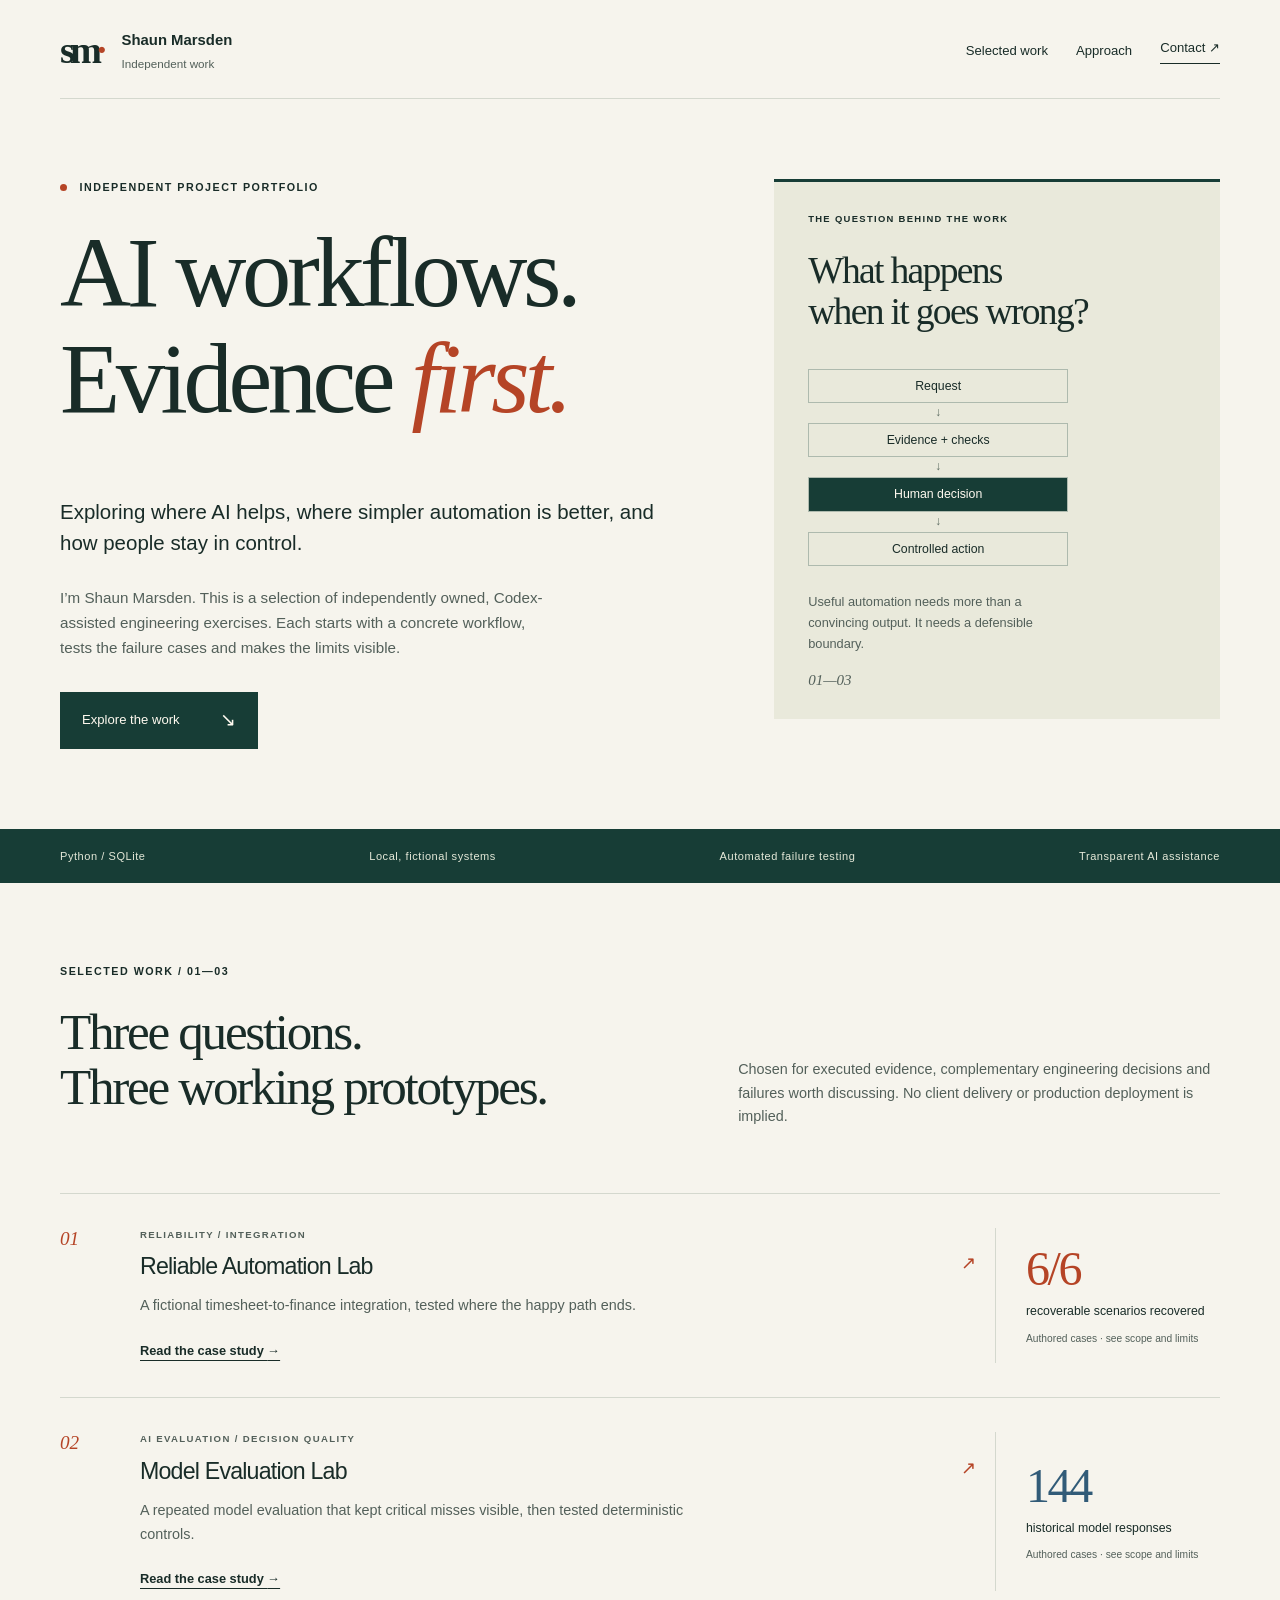
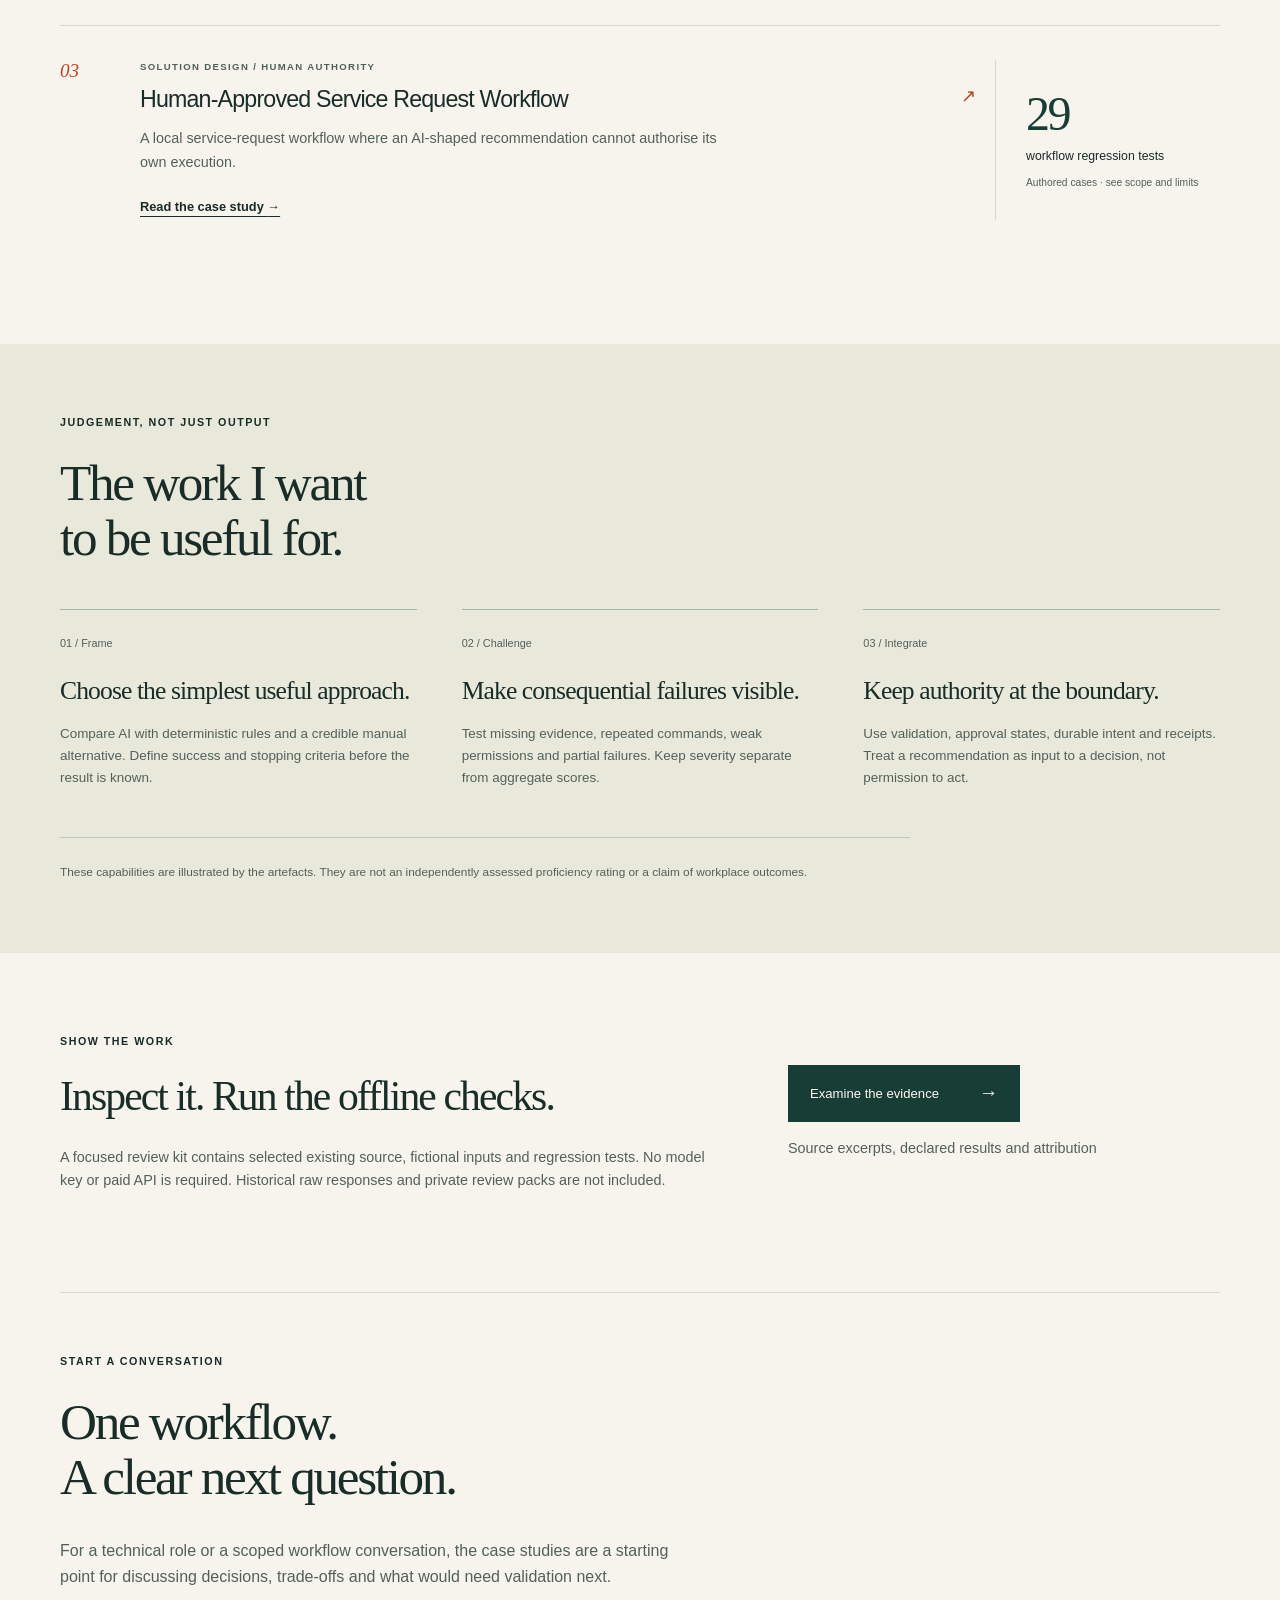
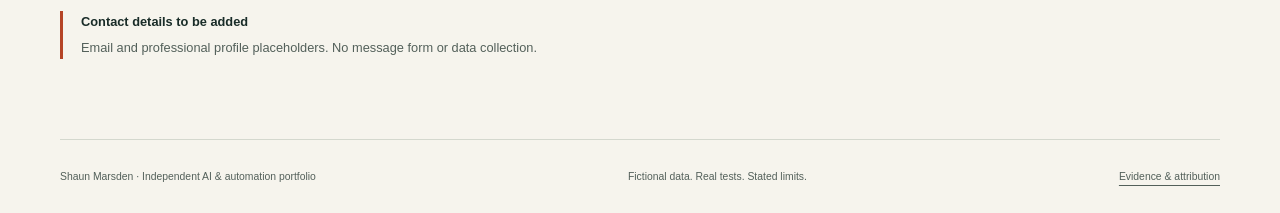
==== index.html @ 84d7b567 "Publish reviewed static portfolio export" ====
<!doctype html>
<html lang="en"><head><meta charset="utf-8"><meta name="viewport" content="width=device-width, initial-scale=1"><meta name="description" content="Shaun Marsden’s independent AI and automation portfolio. Executed tests, transparent limitations and inspectable evidence."><meta http-equiv="Content-Security-Policy" content="default-src 'none'; style-src 'self'; img-src 'self'; base-uri 'none'; form-action 'none'"><meta name="color-scheme" content="light"><title>AI workflows, evidence first · Shaun Marsden</title><link rel="icon" href="assets/mark.svg" type="image/svg+xml"><link rel="stylesheet" href="assets/style.css"></head>
<body><a class="skip" href="#main">Skip to content</a><header class="wrap top"><a class="brand" href="index.html" aria-label="Shaun Marsden home"><span class="mark">sm<span>·</span></span><span>Shaun Marsden<small>Independent work</small></span></a><nav aria-label="Main"><a href="index.html#work">Selected work</a><a href="index.html#approach">Approach</a><a class="nav-contact" href="index.html#contact">Contact <span aria-hidden="true">↗</span></a></nav></header>
<main id="main"><section class="wrap hero"><div><p class="eyebrow"><span class="dot"></span> INDEPENDENT PROJECT PORTFOLIO</p><h1>AI workflows.<br>Evidence <em>first.</em></h1><p class="lede">Exploring where AI helps, where simpler automation is better, and how people stay in control.</p><p class="intro">I’m Shaun Marsden. This is a selection of independently owned, Codex-assisted engineering exercises. Each starts with a concrete workflow, tests the failure cases and makes the limits visible.</p><a class="button" href="#work">Explore the work <span aria-hidden="true">↘</span></a></div><aside class="hero-note"><p class="eyebrow">THE QUESTION BEHIND THE WORK</p><h2>What happens<br>when it goes wrong?</h2><div class="mini-flow"><span>Request</span><i aria-hidden="true">↓</i><span>Evidence + checks</span><i aria-hidden="true">↓</i><strong>Human decision</strong><i aria-hidden="true">↓</i><span>Controlled action</span></div><p>Useful automation needs more than a convincing output. It needs a defensible boundary.</p><span class="note-number" aria-hidden="true">01—03</span></aside></section>
<div class="signal"><div class="wrap signal-inner"><span>Python / SQLite</span><span>Local, fictional systems</span><span>Automated failure testing</span><span>Transparent AI assistance</span></div></div>
<section class="wrap work" id="work"><div class="section-head"><div><p class="eyebrow">SELECTED WORK / 01—03</p><h2>Three questions.<br>Three working prototypes.</h2></div><p>Chosen for executed evidence, complementary engineering decisions and failures worth discussing. No client delivery or production deployment is implied.</p></div><article class="project-row orange"><div class="project-number">01</div><div><p class="eyebrow">RELIABILITY / INTEGRATION</p><h3><a href="reliable-automation.html">Reliable Automation Lab <span aria-hidden="true">↗</span></a></h3><p>A fictional timesheet-to-finance integration, tested where the happy path ends.</p><a class="text-link" href="reliable-automation.html">Read the case study <span aria-hidden="true">→</span></a></div><div class="project-metric"><strong>6/6</strong><span>recoverable scenarios recovered</span><small>Authored cases · see scope and limits</small></div></article><article class="project-row blue"><div class="project-number">02</div><div><p class="eyebrow">AI EVALUATION / DECISION QUALITY</p><h3><a href="model-evaluation.html">Model Evaluation Lab <span aria-hidden="true">↗</span></a></h3><p>A repeated model evaluation that kept critical misses visible, then tested deterministic controls.</p><a class="text-link" href="model-evaluation.html">Read the case study <span aria-hidden="true">→</span></a></div><div class="project-metric"><strong>144</strong><span>historical model responses</span><small>Authored cases · see scope and limits</small></div></article><article class="project-row green"><div class="project-number">03</div><div><p class="eyebrow">SOLUTION DESIGN / HUMAN AUTHORITY</p><h3><a href="human-approved-workflow.html">Human-Approved Service Request Workflow <span aria-hidden="true">↗</span></a></h3><p>A local service-request workflow where an AI-shaped recommendation cannot authorise its own execution.</p><a class="text-link" href="human-approved-workflow.html">Read the case study <span aria-hidden="true">→</span></a></div><div class="project-metric"><strong>29</strong><span>workflow regression tests</span><small>Authored cases · see scope and limits</small></div></article></section><section class="approach" id="approach"><div class="wrap"><p class="eyebrow">JUDGEMENT, NOT JUST OUTPUT</p><h2>The work I want<br>to be useful for.</h2><div class="capabilities"><article><span>01 / Frame</span><h3>Choose the simplest useful approach.</h3><p>Compare AI with deterministic rules and a credible manual alternative. Define success and stopping criteria before the result is known.</p></article><article><span>02 / Challenge</span><h3>Make consequential failures visible.</h3><p>Test missing evidence, repeated commands, weak permissions and partial failures. Keep severity separate from aggregate scores.</p></article><article><span>03 / Integrate</span><h3>Keep authority at the boundary.</h3><p>Use validation, approval states, durable intent and receipts. Treat a recommendation as input to a decision, not permission to act.</p></article></div><p class="cap-note">These capabilities are illustrated by the artefacts. They are not an independently assessed proficiency rating or a claim of workplace outcomes.</p></div></section>
<section class="wrap evidence-banner"><div><p class="eyebrow">SHOW THE WORK</p><h2>Inspect it. Run the offline checks.</h2><p>A focused review kit contains selected existing source, fictional inputs and regression tests. No model key or paid API is required. Historical raw responses and private review packs are not included.</p></div><div><a class="button" href="evidence.html">Examine the evidence <span aria-hidden="true">→</span></a><p class="fine">Source excerpts, declared results and attribution</p></div></section>
<section class="wrap contact" id="contact"><p class="eyebrow">START A CONVERSATION</p><h2>One workflow.<br>A clear next question.</h2><p>For a technical role or a scoped workflow conversation, the case studies are a starting point for discussing decisions, trade-offs and what would need validation next.</p><div class="contact-placeholder"><strong>Contact details to be added</strong><span>Email and professional profile placeholders. No message form or data collection.</span></div></section></main><footer class="wrap footer"><span>Shaun Marsden · Independent AI &amp; automation portfolio</span><span>Fictional data. Real tests. Stated limits.</span><a href="evidence.html">Evidence &amp; attribution</a></footer></body></html>
---- assets/style.css ----
:root{--paper:#f6f4ed;--ink:#192c28;--muted:#53605a;--green:#173d36;--line:#d4d8ce;--orange:#b54426;--cream:#e9e9db}*{box-sizing:border-box}html{scroll-behavior:smooth;scroll-padding-top:24px}body{margin:0;background:var(--paper);color:var(--ink);font:16px/1.65 -apple-system,BlinkMacSystemFont,"Segoe UI",sans-serif}a{color:inherit;text-underline-offset:5px}a:hover{text-decoration-color:var(--orange)}a:focus-visible,summary:focus-visible{outline:3px solid var(--orange);outline-offset:6px}p{margin:0 0 1.3em}h1,h2,h3{line-height:1.08;letter-spacing:-.045em;margin:0 0 .65em;font-weight:500}h1,h2{font-family:Georgia,"Times New Roman",serif}h1{font-size:clamp(3.2rem,7.7vw,6.7rem)}h2{font-size:clamp(2rem,4vw,3.2rem)}h3{font-size:1.45rem;letter-spacing:-.035em}.wrap{width:min(1160px,calc(100% - 88px));margin:auto}.top{display:flex;align-items:center;justify-content:space-between;padding-top:28px;padding-bottom:25px;border-bottom:1px solid var(--line)}.brand{display:flex;align-items:center;gap:15px;text-decoration:none;font-weight:600;font-size:.93rem}.brand small{display:block;font-weight:400;font-size:.73rem;color:var(--muted);margin-top:1px}.mark{font-family:Georgia,serif;letter-spacing:-5px;font-size:2.4rem;line-height:1}.mark span{color:var(--orange);letter-spacing:0}nav{display:flex;align-items:center;gap:28px;font-size:.82rem}nav a{text-decoration:none}.nav-contact{border-bottom:1px solid var(--ink);padding-bottom:4px}.hero{display:grid;grid-template-columns:1.4fr 1fr;gap:90px;padding-top:80px;padding-bottom:80px;align-items:start}.eyebrow{font-size:.67rem;letter-spacing:.14em;font-weight:650;line-height:1.5;margin-bottom:25px}.dot{display:inline-block;width:7px;height:7px;background:var(--orange);border-radius:50%;margin-right:8px}h1 em{font-weight:400;color:var(--orange)}.lede{font-size:1.28rem;line-height:1.5;max-width:600px}.intro{color:var(--muted);max-width:500px;font-size:.95rem}.button{display:inline-flex;align-items:center;justify-content:space-between;gap:40px;background:var(--green);color:#fffaf0;padding:15px 22px;text-decoration:none;font-size:.82rem;line-height:1.4;min-height:48px}.button:hover{background:#275448}.button span{font-size:1.2rem}.hero .button{margin-top:12px}.hero-note{background:var(--cream);padding:30px 34px;position:relative;border-top:3px solid var(--green)}.hero-note h2{font-size:2.35rem}.hero-note .eyebrow{font-size:.59rem}.hero-note p:not(.eyebrow){font-size:.8rem;max-width:260px;color:var(--muted);margin-bottom:8px}.mini-flow{display:grid;grid-template-columns:1fr;text-align:center;align-items:center;padding:12px 0 25px;max-width:260px;font-size:.77rem}.mini-flow span,.mini-flow strong{border:1px solid #aebaae;padding:6px 14px;display:block}.mini-flow strong{background:var(--green);color:#fffaf0;font-weight:500}.mini-flow i{font-style:normal;color:#627166;height:20px;line-height:18px}.note-number{font:italic 15px Georgia,serif;color:var(--muted);display:block;margin-top:18px}.signal{background:var(--green);color:#e5e9d9}.signal-inner{display:flex;justify-content:space-between;gap:20px;padding-top:18px;padding-bottom:18px;font-size:.69rem;letter-spacing:.05em}.work{padding-top:80px;padding-bottom:90px}.section-head{display:grid;grid-template-columns:1.2fr 1fr;gap:100px;align-items:end;margin-bottom:45px}.section-head p:not(.eyebrow){color:var(--muted);font-size:.9rem}.project-row{display:grid;grid-template-columns:60px 1fr 225px;gap:20px;border-top:1px solid var(--line);padding:34px 0}.project-number{font:italic 1.2rem Georgia,serif;color:var(--orange)}.project-row h3 a{text-decoration:none;display:flex;justify-content:space-between;gap:20px}.project-row h3 a span{font-size:1.1rem;color:var(--orange)}.project-row p{max-width:580px;color:var(--muted);font-size:.9rem}.project-row .eyebrow{font-size:.6rem;margin:0 0 12px;color:var(--muted)}.text-link{font-size:.8rem;font-weight:600}.project-metric{border-left:1px solid var(--line);padding-left:30px;display:flex;flex-direction:column;justify-content:center}.project-metric strong{font:3rem/1 Georgia,serif;letter-spacing:-.05em;color:var(--orange)}.blue .project-metric strong{color:#315b78}.green .project-metric strong{color:var(--green)}.project-metric span{font-size:.77rem;line-height:1.4;margin-top:10px}.project-metric small{font-size:.64rem;color:var(--muted);margin-top:10px;line-height:1.5}.approach{background:var(--cream);padding:70px 0}.capabilities{display:grid;grid-template-columns:repeat(3,1fr);gap:45px;margin-top:44px}.capabilities article{border-top:1px solid #a5b4a8;padding-top:19px}.capabilities span{font-size:.68rem;color:var(--muted)}.capabilities h3{font-family:Georgia,serif;font-size:1.6rem;line-height:1.2;margin-top:20px}.capabilities p{font-size:.84rem;color:var(--muted)}.cap-note{font-size:.74rem;color:var(--muted);border-top:1px solid #bdc8bd;padding-top:25px;margin:30px 0 0;max-width:850px}.evidence-banner{display:grid;grid-template-columns:1.5fr 1fr;gap:80px;align-items:center;padding-top:80px;padding-bottom:80px}.evidence-banner h2{font-size:2.6rem}.evidence-banner p:not(.eyebrow){font-size:.9rem;color:var(--muted)}.evidence-banner .fine{margin-top:15px;font-size:.7rem}.contact{padding-top:60px;padding-bottom:80px;border-top:1px solid var(--line)}.contact>p:not(.eyebrow){max-width:610px;color:var(--muted)}.contact-placeholder{border-left:3px solid var(--orange);padding-left:18px;font-size:.8rem;display:grid;gap:5px;max-width:600px}.contact-placeholder span{color:var(--muted)}.footer{border-top:1px solid var(--line);display:flex;justify-content:space-between;gap:25px;padding:28px 0;font-size:.65rem;color:var(--muted)}.skip{position:absolute;top:8px;left:8px;background:var(--green);color:white;padding:10px;transform:translateY(-200%);z-index:10}.skip:focus{transform:none}.case-hero{padding-top:55px;padding-bottom:55px}.back{font-size:.76rem;display:inline-block;margin-bottom:45px}.case-hero h1{max-width:950px;font-size:clamp(3.1rem,6vw,5.6rem)}.case-meta{display:flex;gap:25px;font-size:.72rem;color:var(--muted);margin-top:25px}.case-layout{display:grid;grid-template-columns:250px minmax(0,1fr);gap:90px;border-top:1px solid var(--line);padding-top:45px;padding-bottom:80px}.case-side{font-size:.84rem}.fine{font-size:.73rem;color:var(--muted);line-height:1.6}.case-side .fine{margin-top:28px}.case-content{max-width:760px}.case-content h2{font-family:inherit;font-size:1.28rem;letter-spacing:-.025em;margin-top:40px}.case-content h2:first-child{margin-top:0}.case-content>p{font-size:.95rem;color:#35493f}.architecture{list-style:none;padding:0;display:grid;grid-template-columns:1fr 1fr;gap:8px;counter-reset:step}.architecture li{font-size:.74rem;border:1px solid var(--line);padding:16px;counter-increment:step}.architecture li:before{content:counter(step,decimal-leading-zero) " / ";color:var(--orange)}.results{display:grid;grid-template-columns:repeat(3,1fr);gap:15px;padding:24px 0;border-block:1px solid var(--line);margin:30px 0}.results strong{display:block;font:2.5rem/1.2 Georgia,serif;color:var(--orange)}.results span{font-size:.71rem;display:block;line-height:1.5;margin-top:8px}.trace{background:var(--cream);margin:25px 0;padding:18px 22px;font-size:.84rem}.trace summary{cursor:pointer;font-weight:600;min-height:28px}.trace summary span{float:right}.trace ol{padding-left:20px}.trace li{padding:10px 0}.trace li strong{font-size:.75rem}.trace li p{margin:6px 0 0}blockquote{font:1.5rem/1.5 Georgia,serif;border-left:3px solid var(--orange);padding-left:25px;margin:35px 0}.evidence-content{max-width:900px;padding-bottom:65px}.evidence-content h2{font-size:2.1rem}.attribution{display:grid;grid-template-columns:170px 1fr;gap:18px 25px;font-size:.87rem}.attribution dt{font-weight:650}.attribution dd{margin:0;color:var(--muted)}.kit{background:var(--cream);padding:35px;margin:45px 0}.kit .text-link{display:block;margin-top:20px}.evidence-record{border-top:1px solid var(--line);padding:35px 0}.evidence-record p{font-size:.9rem;color:var(--muted)}[id]{scroll-margin-top:24px}@media(max-width:800px){.wrap{width:calc(100% - 42px)}.hero{gap:30px;grid-template-columns:1.25fr 1fr;padding-top:50px}.hero-note{padding:24px}.hero-note h2{font-size:1.8rem}.section-head{gap:30px}.project-row{grid-template-columns:30px 1fr 170px}.project-metric{padding-left:18px}.capabilities{gap:25px}.case-layout{grid-template-columns:180px minmax(0,1fr);gap:30px}.evidence-banner{gap:30px}.footer{flex-wrap:wrap}}@media(max-width:590px){.top{padding-top:20px;align-items:flex-start}.brand{gap:10px;font-size:.8rem}.brand small{font-size:.64rem}.mark{font-size:2rem}nav{gap:15px;font-size:.7rem;flex-wrap:wrap;justify-content:flex-end;max-width:175px;row-gap:10px}.hero{grid-template-columns:1fr;padding-top:45px;padding-bottom:40px;gap:40px}.hero h1{font-size:3.85rem}.lede{font-size:1.14rem}.hero-note{padding:24px;display:grid;grid-template-columns:1fr 1fr;gap:15px}.hero-note .eyebrow{grid-column:1/-1;margin-bottom:0}.hero-note h2{font-size:1.85rem}.hero-note .mini-flow{grid-row:2/5;grid-column:2;padding:0}.hero-note p:not(.eyebrow){font-size:.72rem}.note-number{margin-top:0}.signal-inner{display:grid;grid-template-columns:1fr 1fr;gap:12px;font-size:.61rem}.section-head{grid-template-columns:1fr;gap:10px;margin-bottom:25px}.section-head h2{font-size:2.4rem}.work{padding-top:48px;padding-bottom:45px}.project-row{grid-template-columns:25px 1fr;gap:12px}.project-metric{grid-column:2;border:0;padding:10px 0 0;align-items:flex-start}.project-metric strong{font-size:2.4rem}.project-metric small{margin-top:4px}.capabilities{grid-template-columns:1fr;gap:20px;margin-top:28px}.capabilities article{display:block}.capabilities h3{font-size:1.5rem;margin-top:12px}.approach{padding:45px 0}.evidence-banner{grid-template-columns:1fr;padding-top:45px;padding-bottom:45px;gap:10px}.evidence-banner h2{font-size:2.15rem}.contact{padding-top:40px;padding-bottom:50px}.footer{display:grid;gap:10px}.case-hero{padding-top:35px;padding-bottom:35px}.case-hero h1{font-size:3.1rem}.back{margin-bottom:32px}.case-meta{flex-direction:column;gap:5px}.case-layout{grid-template-columns:1fr;gap:30px;padding-top:30px}.case-side{border-bottom:1px solid var(--line);padding-bottom:22px}.case-side .fine{margin-top:15px;margin-bottom:0}.results{gap:12px}.results strong{font-size:1.9rem}.attribution{grid-template-columns:1fr;gap:6px}.attribution dd{margin-bottom:18px}.kit{padding:23px;margin:30px 0}.architecture{grid-template-columns:1fr}blockquote{font-size:1.25rem}}@media(prefers-reduced-motion:reduce){html{scroll-behavior:auto}}@media print{nav,.button,.skip,.hero-note{display:none}.wrap{width:100%}.case-layout{display:block}.case-side{display:none}body{background:white;font-size:12pt}.hero{display:block}h1{font-size:36pt}a{color:black}.project-row{break-inside:avoid}}
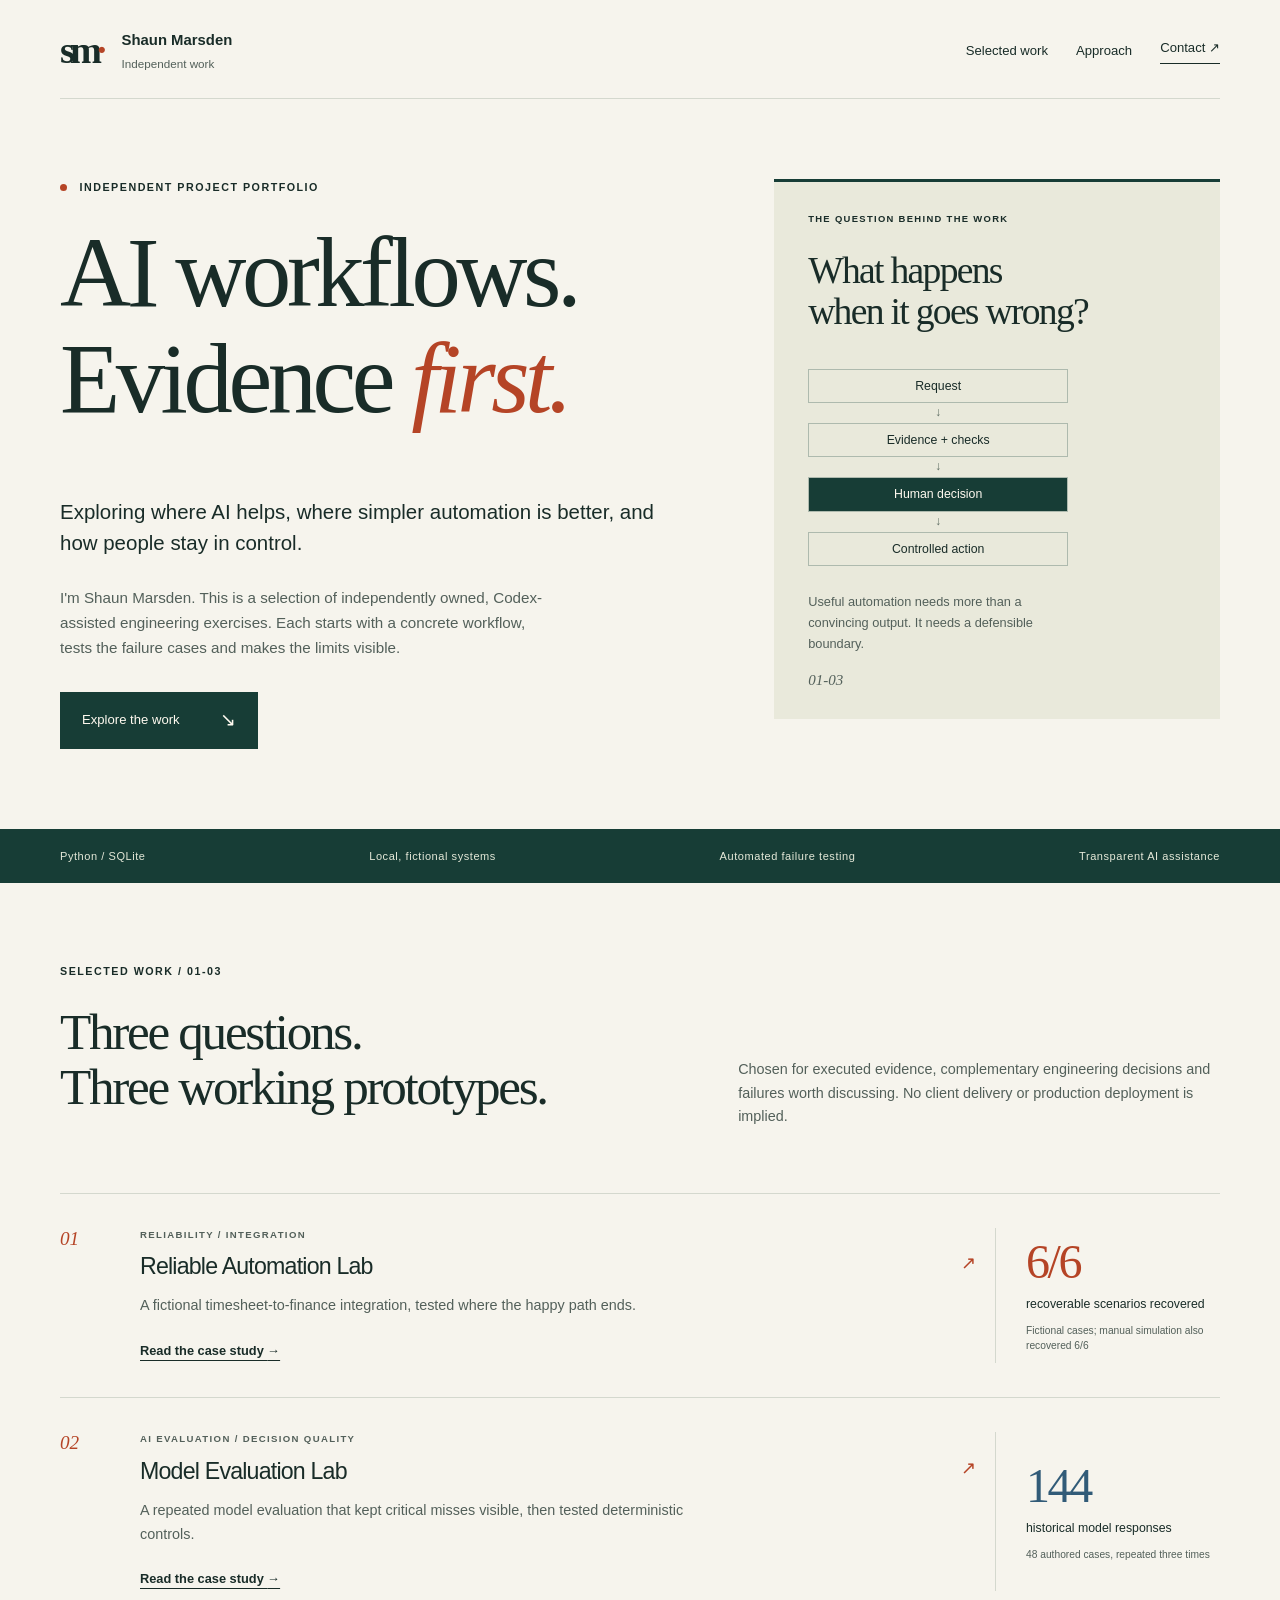
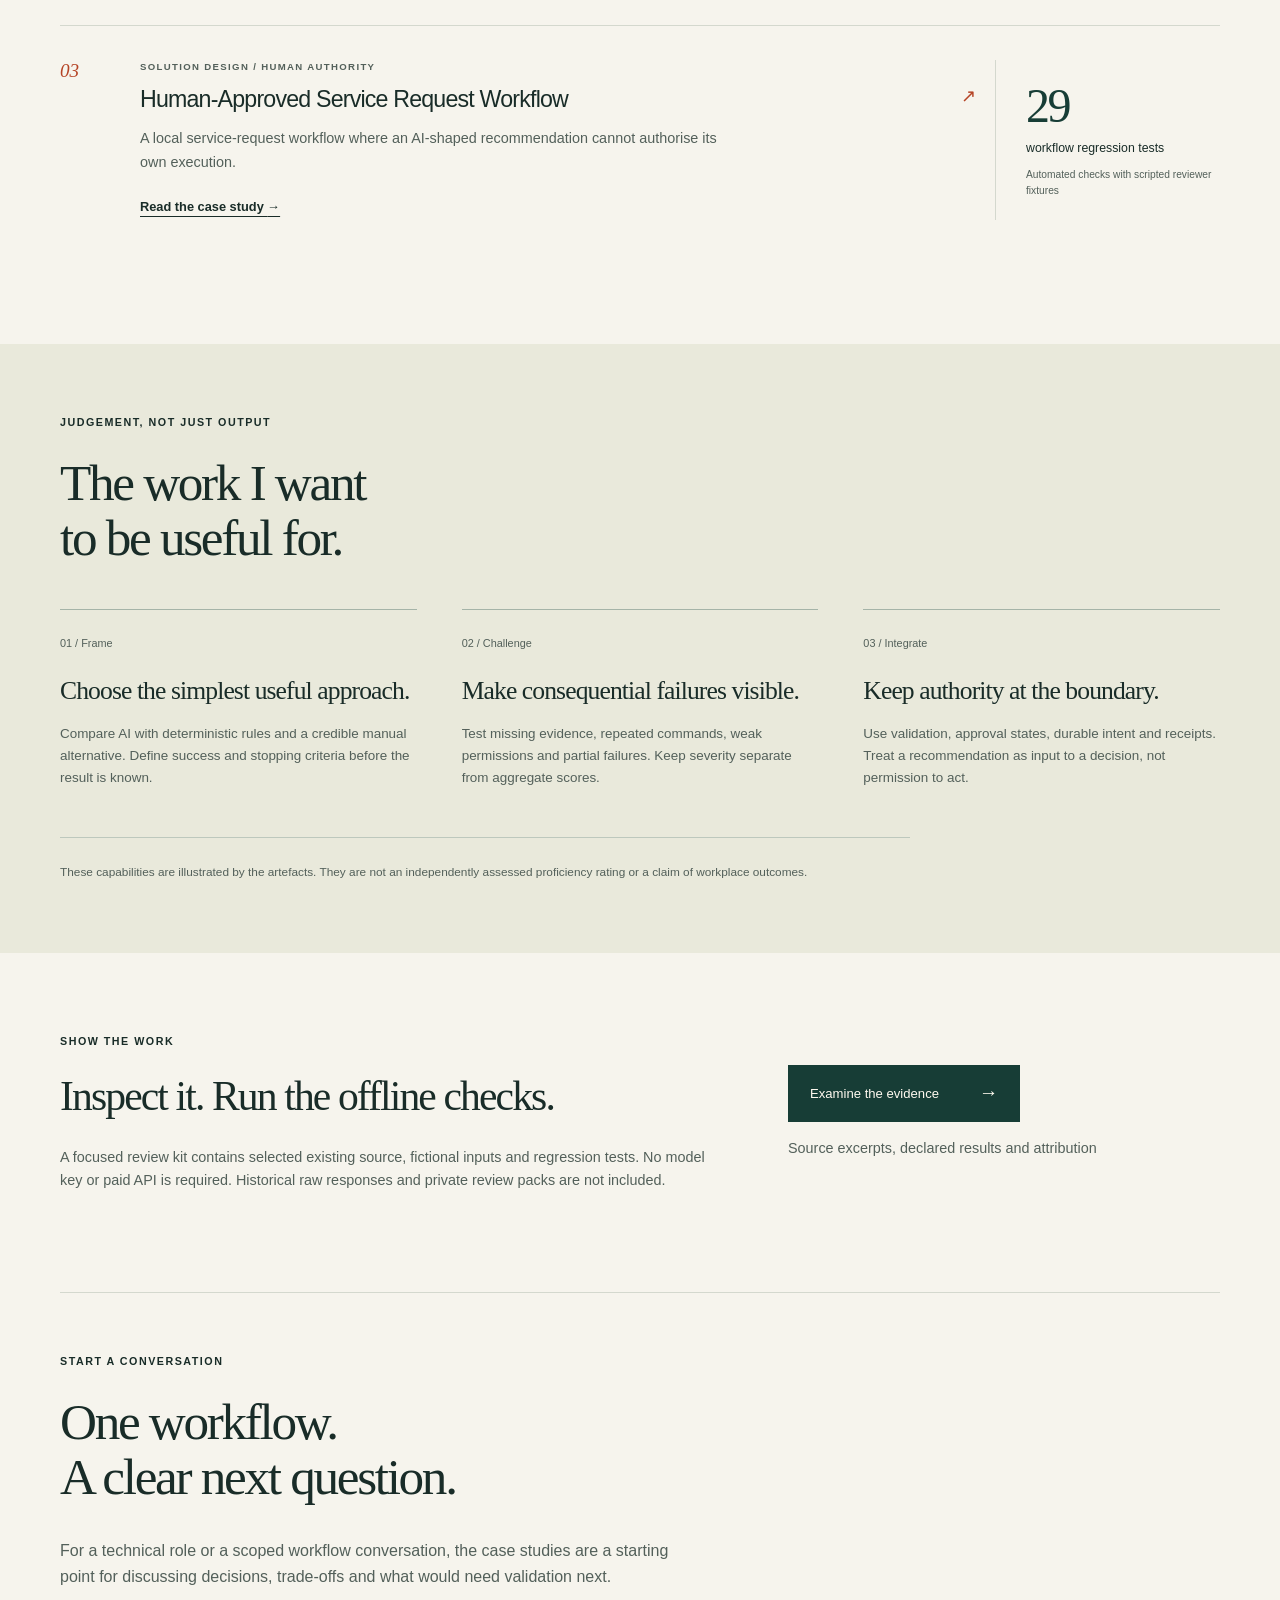
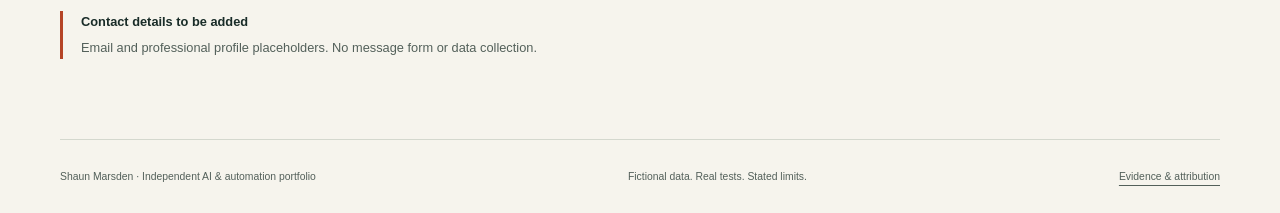
==== commit 46b7da43: "Fix narrow-screen layout and clarify portfolio attribution Co-Authored-By: Codex <noreply@openai.com" ====
--- a/index.html
+++ b/index.html
@@ -1,8 +1,8 @@
 <!doctype html>
-<html lang="en"><head><meta charset="utf-8"><meta name="viewport" content="width=device-width, initial-scale=1"><meta name="description" content="Shaun Marsden’s independent AI and automation portfolio. Executed tests, transparent limitations and inspectable evidence."><meta http-equiv="Content-Security-Policy" content="default-src 'none'; style-src 'self'; img-src 'self'; base-uri 'none'; form-action 'none'"><meta name="color-scheme" content="light"><title>AI workflows, evidence first · Shaun Marsden</title><link rel="icon" href="assets/mark.svg" type="image/svg+xml"><link rel="stylesheet" href="assets/style.css"></head>
-<body><a class="skip" href="#main">Skip to content</a><header class="wrap top"><a class="brand" href="index.html" aria-label="Shaun Marsden home"><span class="mark">sm<span>·</span></span><span>Shaun Marsden<small>Independent work</small></span></a><nav aria-label="Main"><a href="index.html#work">Selected work</a><a href="index.html#approach">Approach</a><a class="nav-contact" href="index.html#contact">Contact <span aria-hidden="true">↗</span></a></nav></header>
-<main id="main"><section class="wrap hero"><div><p class="eyebrow"><span class="dot"></span> INDEPENDENT PROJECT PORTFOLIO</p><h1>AI workflows.<br>Evidence <em>first.</em></h1><p class="lede">Exploring where AI helps, where simpler automation is better, and how people stay in control.</p><p class="intro">I’m Shaun Marsden. This is a selection of independently owned, Codex-assisted engineering exercises. Each starts with a concrete workflow, tests the failure cases and makes the limits visible.</p><a class="button" href="#work">Explore the work <span aria-hidden="true">↘</span></a></div><aside class="hero-note"><p class="eyebrow">THE QUESTION BEHIND THE WORK</p><h2>What happens<br>when it goes wrong?</h2><div class="mini-flow"><span>Request</span><i aria-hidden="true">↓</i><span>Evidence + checks</span><i aria-hidden="true">↓</i><strong>Human decision</strong><i aria-hidden="true">↓</i><span>Controlled action</span></div><p>Useful automation needs more than a convincing output. It needs a defensible boundary.</p><span class="note-number" aria-hidden="true">01—03</span></aside></section>
+<html lang="en"><head><meta charset="utf-8"><meta name="viewport" content="width=device-width, initial-scale=1"><meta name="description" content="Shaun Marsden's independent AI and automation portfolio. Executed tests, transparent limitations and inspectable evidence."><meta http-equiv="Content-Security-Policy" content="default-src 'none'; style-src 'self'; img-src 'self'; base-uri 'none'; form-action 'none'"><meta name="color-scheme" content="light"><title>AI workflows, evidence first &middot; Shaun Marsden</title><link rel="icon" href="assets/mark.svg" type="image/svg+xml"><link rel="stylesheet" href="assets/style.css"></head>
+<body><a class="skip" href="#main">Skip to content</a><header class="wrap top"><a class="brand" href="index.html" aria-label="Shaun Marsden home"><span class="mark">sm<span>&middot;</span></span><span>Shaun Marsden<small>Independent work</small></span></a><nav aria-label="Main"><a href="index.html#work">Selected work</a><a href="index.html#approach">Approach</a><a class="nav-contact" href="index.html#contact">Contact <span aria-hidden="true">&#8599;</span></a></nav></header>
+<main id="main"><section class="wrap hero"><div><p class="eyebrow"><span class="dot"></span> INDEPENDENT PROJECT PORTFOLIO</p><h1>AI workflows.<br>Evidence <em>first.</em></h1><p class="lede">Exploring where AI helps, where simpler automation is better, and how people stay in control.</p><p class="intro">I'm Shaun Marsden. This is a selection of independently owned, Codex-assisted engineering exercises. Each starts with a concrete workflow, tests the failure cases and makes the limits visible.</p><a class="button" href="#work">Explore the work <span aria-hidden="true">&#8600;</span></a></div><aside class="hero-note"><p class="eyebrow">THE QUESTION BEHIND THE WORK</p><h2>What happens<br>when it goes wrong?</h2><div class="mini-flow"><span>Request</span><i aria-hidden="true">&darr;</i><span>Evidence + checks</span><i aria-hidden="true">&darr;</i><strong>Human decision</strong><i aria-hidden="true">&darr;</i><span>Controlled action</span></div><p>Useful automation needs more than a convincing output. It needs a defensible boundary.</p><span class="note-number" aria-hidden="true">01-03</span></aside></section>
 <div class="signal"><div class="wrap signal-inner"><span>Python / SQLite</span><span>Local, fictional systems</span><span>Automated failure testing</span><span>Transparent AI assistance</span></div></div>
-<section class="wrap work" id="work"><div class="section-head"><div><p class="eyebrow">SELECTED WORK / 01—03</p><h2>Three questions.<br>Three working prototypes.</h2></div><p>Chosen for executed evidence, complementary engineering decisions and failures worth discussing. No client delivery or production deployment is implied.</p></div><article class="project-row orange"><div class="project-number">01</div><div><p class="eyebrow">RELIABILITY / INTEGRATION</p><h3><a href="reliable-automation.html">Reliable Automation Lab <span aria-hidden="true">↗</span></a></h3><p>A fictional timesheet-to-finance integration, tested where the happy path ends.</p><a class="text-link" href="reliable-automation.html">Read the case study <span aria-hidden="true">→</span></a></div><div class="project-metric"><strong>6/6</strong><span>recoverable scenarios recovered</span><small>Authored cases · see scope and limits</small></div></article><article class="project-row blue"><div class="project-number">02</div><div><p class="eyebrow">AI EVALUATION / DECISION QUALITY</p><h3><a href="model-evaluation.html">Model Evaluation Lab <span aria-hidden="true">↗</span></a></h3><p>A repeated model evaluation that kept critical misses visible, then tested deterministic controls.</p><a class="text-link" href="model-evaluation.html">Read the case study <span aria-hidden="true">→</span></a></div><div class="project-metric"><strong>144</strong><span>historical model responses</span><small>Authored cases · see scope and limits</small></div></article><article class="project-row green"><div class="project-number">03</div><div><p class="eyebrow">SOLUTION DESIGN / HUMAN AUTHORITY</p><h3><a href="human-approved-workflow.html">Human-Approved Service Request Workflow <span aria-hidden="true">↗</span></a></h3><p>A local service-request workflow where an AI-shaped recommendation cannot authorise its own execution.</p><a class="text-link" href="human-approved-workflow.html">Read the case study <span aria-hidden="true">→</span></a></div><div class="project-metric"><strong>29</strong><span>workflow regression tests</span><small>Authored cases · see scope and limits</small></div></article></section><section class="approach" id="approach"><div class="wrap"><p class="eyebrow">JUDGEMENT, NOT JUST OUTPUT</p><h2>The work I want<br>to be useful for.</h2><div class="capabilities"><article><span>01 / Frame</span><h3>Choose the simplest useful approach.</h3><p>Compare AI with deterministic rules and a credible manual alternative. Define success and stopping criteria before the result is known.</p></article><article><span>02 / Challenge</span><h3>Make consequential failures visible.</h3><p>Test missing evidence, repeated commands, weak permissions and partial failures. Keep severity separate from aggregate scores.</p></article><article><span>03 / Integrate</span><h3>Keep authority at the boundary.</h3><p>Use validation, approval states, durable intent and receipts. Treat a recommendation as input to a decision, not permission to act.</p></article></div><p class="cap-note">These capabilities are illustrated by the artefacts. They are not an independently assessed proficiency rating or a claim of workplace outcomes.</p></div></section>
-<section class="wrap evidence-banner"><div><p class="eyebrow">SHOW THE WORK</p><h2>Inspect it. Run the offline checks.</h2><p>A focused review kit contains selected existing source, fictional inputs and regression tests. No model key or paid API is required. Historical raw responses and private review packs are not included.</p></div><div><a class="button" href="evidence.html">Examine the evidence <span aria-hidden="true">→</span></a><p class="fine">Source excerpts, declared results and attribution</p></div></section>
-<section class="wrap contact" id="contact"><p class="eyebrow">START A CONVERSATION</p><h2>One workflow.<br>A clear next question.</h2><p>For a technical role or a scoped workflow conversation, the case studies are a starting point for discussing decisions, trade-offs and what would need validation next.</p><div class="contact-placeholder"><strong>Contact details to be added</strong><span>Email and professional profile placeholders. No message form or data collection.</span></div></section></main><footer class="wrap footer"><span>Shaun Marsden · Independent AI &amp; automation portfolio</span><span>Fictional data. Real tests. Stated limits.</span><a href="evidence.html">Evidence &amp; attribution</a></footer></body></html>+<section class="wrap work" id="work"><div class="section-head"><div><p class="eyebrow">SELECTED WORK / 01-03</p><h2>Three questions.<br>Three working prototypes.</h2></div><p>Chosen for executed evidence, complementary engineering decisions and failures worth discussing. No client delivery or production deployment is implied.</p></div><article class="project-row orange"><div class="project-number">01</div><div><p class="eyebrow">RELIABILITY / INTEGRATION</p><h3><a href="reliable-automation.html">Reliable Automation Lab <span aria-hidden="true">&#8599;</span></a></h3><p>A fictional timesheet-to-finance integration, tested where the happy path ends.</p><a class="text-link" href="reliable-automation.html">Read the case study <span aria-hidden="true">&rarr;</span></a></div><div class="project-metric"><strong>6/6</strong><span>recoverable scenarios recovered</span><small>Fictional cases; manual simulation also recovered 6/6</small></div></article><article class="project-row blue"><div class="project-number">02</div><div><p class="eyebrow">AI EVALUATION / DECISION QUALITY</p><h3><a href="model-evaluation.html">Model Evaluation Lab <span aria-hidden="true">&#8599;</span></a></h3><p>A repeated model evaluation that kept critical misses visible, then tested deterministic controls.</p><a class="text-link" href="model-evaluation.html">Read the case study <span aria-hidden="true">&rarr;</span></a></div><div class="project-metric"><strong>144</strong><span>historical model responses</span><small>48 authored cases, repeated three times</small></div></article><article class="project-row green"><div class="project-number">03</div><div><p class="eyebrow">SOLUTION DESIGN / HUMAN AUTHORITY</p><h3><a href="human-approved-workflow.html">Human-Approved Service Request Workflow <span aria-hidden="true">&#8599;</span></a></h3><p>A local service-request workflow where an AI-shaped recommendation cannot authorise its own execution.</p><a class="text-link" href="human-approved-workflow.html">Read the case study <span aria-hidden="true">&rarr;</span></a></div><div class="project-metric"><strong>29</strong><span>workflow regression tests</span><small>Automated checks with scripted reviewer fixtures</small></div></article></section><section class="approach" id="approach"><div class="wrap"><p class="eyebrow">JUDGEMENT, NOT JUST OUTPUT</p><h2>The work I want<br>to be useful for.</h2><div class="capabilities"><article><span>01 / Frame</span><h3>Choose the simplest useful approach.</h3><p>Compare AI with deterministic rules and a credible manual alternative. Define success and stopping criteria before the result is known.</p></article><article><span>02 / Challenge</span><h3>Make consequential failures visible.</h3><p>Test missing evidence, repeated commands, weak permissions and partial failures. Keep severity separate from aggregate scores.</p></article><article><span>03 / Integrate</span><h3>Keep authority at the boundary.</h3><p>Use validation, approval states, durable intent and receipts. Treat a recommendation as input to a decision, not permission to act.</p></article></div><p class="cap-note">These capabilities are illustrated by the artefacts. They are not an independently assessed proficiency rating or a claim of workplace outcomes.</p></div></section>
+<section class="wrap evidence-banner"><div><p class="eyebrow">SHOW THE WORK</p><h2>Inspect it. Run the offline checks.</h2><p>A focused review kit contains selected existing source, fictional inputs and regression tests. No model key or paid API is required. Historical raw responses and private review packs are not included.</p></div><div><a class="button" href="evidence.html">Examine the evidence <span aria-hidden="true">&rarr;</span></a><p class="fine">Source excerpts, declared results and attribution</p></div></section>
+<section class="wrap contact" id="contact"><p class="eyebrow">START A CONVERSATION</p><h2>One workflow.<br>A clear next question.</h2><p>For a technical role or a scoped workflow conversation, the case studies are a starting point for discussing decisions, trade-offs and what would need validation next.</p><div class="contact-placeholder"><strong>Contact details to be added</strong><span>Email and professional profile placeholders. No message form or data collection.</span></div></section></main><footer class="wrap footer"><span>Shaun Marsden &middot; Independent AI &amp; automation portfolio</span><span>Fictional data. Real tests. Stated limits.</span><a href="evidence.html">Evidence &amp; attribution</a></footer></body></html>
--- a/assets/style.css
+++ b/assets/style.css
@@ -1 +1 @@
-:root{--paper:#f6f4ed;--ink:#192c28;--muted:#53605a;--green:#173d36;--line:#d4d8ce;--orange:#b54426;--cream:#e9e9db}*{box-sizing:border-box}html{scroll-behavior:smooth;scroll-padding-top:24px}body{margin:0;background:var(--paper);color:var(--ink);font:16px/1.65 -apple-system,BlinkMacSystemFont,"Segoe UI",sans-serif}a{color:inherit;text-underline-offset:5px}a:hover{text-decoration-color:var(--orange)}a:focus-visible,summary:focus-visible{outline:3px solid var(--orange);outline-offset:6px}p{margin:0 0 1.3em}h1,h2,h3{line-height:1.08;letter-spacing:-.045em;margin:0 0 .65em;font-weight:500}h1,h2{font-family:Georgia,"Times New Roman",serif}h1{font-size:clamp(3.2rem,7.7vw,6.7rem)}h2{font-size:clamp(2rem,4vw,3.2rem)}h3{font-size:1.45rem;letter-spacing:-.035em}.wrap{width:min(1160px,calc(100% - 88px));margin:auto}.top{display:flex;align-items:center;justify-content:space-between;padding-top:28px;padding-bottom:25px;border-bottom:1px solid var(--line)}.brand{display:flex;align-items:center;gap:15px;text-decoration:none;font-weight:600;font-size:.93rem}.brand small{display:block;font-weight:400;font-size:.73rem;color:var(--muted);margin-top:1px}.mark{font-family:Georgia,serif;letter-spacing:-5px;font-size:2.4rem;line-height:1}.mark span{color:var(--orange);letter-spacing:0}nav{display:flex;align-items:center;gap:28px;font-size:.82rem}nav a{text-decoration:none}.nav-contact{border-bottom:1px solid var(--ink);padding-bottom:4px}.hero{display:grid;grid-template-columns:1.4fr 1fr;gap:90px;padding-top:80px;padding-bottom:80px;align-items:start}.eyebrow{font-size:.67rem;letter-spacing:.14em;font-weight:650;line-height:1.5;margin-bottom:25px}.dot{display:inline-block;width:7px;height:7px;background:var(--orange);border-radius:50%;margin-right:8px}h1 em{font-weight:400;color:var(--orange)}.lede{font-size:1.28rem;line-height:1.5;max-width:600px}.intro{color:var(--muted);max-width:500px;font-size:.95rem}.button{display:inline-flex;align-items:center;justify-content:space-between;gap:40px;background:var(--green);color:#fffaf0;padding:15px 22px;text-decoration:none;font-size:.82rem;line-height:1.4;min-height:48px}.button:hover{background:#275448}.button span{font-size:1.2rem}.hero .button{margin-top:12px}.hero-note{background:var(--cream);padding:30px 34px;position:relative;border-top:3px solid var(--green)}.hero-note h2{font-size:2.35rem}.hero-note .eyebrow{font-size:.59rem}.hero-note p:not(.eyebrow){font-size:.8rem;max-width:260px;color:var(--muted);margin-bottom:8px}.mini-flow{display:grid;grid-template-columns:1fr;text-align:center;align-items:center;padding:12px 0 25px;max-width:260px;font-size:.77rem}.mini-flow span,.mini-flow strong{border:1px solid #aebaae;padding:6px 14px;display:block}.mini-flow strong{background:var(--green);color:#fffaf0;font-weight:500}.mini-flow i{font-style:normal;color:#627166;height:20px;line-height:18px}.note-number{font:italic 15px Georgia,serif;color:var(--muted);display:block;margin-top:18px}.signal{background:var(--green);color:#e5e9d9}.signal-inner{display:flex;justify-content:space-between;gap:20px;padding-top:18px;padding-bottom:18px;font-size:.69rem;letter-spacing:.05em}.work{padding-top:80px;padding-bottom:90px}.section-head{display:grid;grid-template-columns:1.2fr 1fr;gap:100px;align-items:end;margin-bottom:45px}.section-head p:not(.eyebrow){color:var(--muted);font-size:.9rem}.project-row{display:grid;grid-template-columns:60px 1fr 225px;gap:20px;border-top:1px solid var(--line);padding:34px 0}.project-number{font:italic 1.2rem Georgia,serif;color:var(--orange)}.project-row h3 a{text-decoration:none;display:flex;justify-content:space-between;gap:20px}.project-row h3 a span{font-size:1.1rem;color:var(--orange)}.project-row p{max-width:580px;color:var(--muted);font-size:.9rem}.project-row .eyebrow{font-size:.6rem;margin:0 0 12px;color:var(--muted)}.text-link{font-size:.8rem;font-weight:600}.project-metric{border-left:1px solid var(--line);padding-left:30px;display:flex;flex-direction:column;justify-content:center}.project-metric strong{font:3rem/1 Georgia,serif;letter-spacing:-.05em;color:var(--orange)}.blue .project-metric strong{color:#315b78}.green .project-metric strong{color:var(--green)}.project-metric span{font-size:.77rem;line-height:1.4;margin-top:10px}.project-metric small{font-size:.64rem;color:var(--muted);margin-top:10px;line-height:1.5}.approach{background:var(--cream);padding:70px 0}.capabilities{display:grid;grid-template-columns:repeat(3,1fr);gap:45px;margin-top:44px}.capabilities article{border-top:1px solid #a5b4a8;padding-top:19px}.capabilities span{font-size:.68rem;color:var(--muted)}.capabilities h3{font-family:Georgia,serif;font-size:1.6rem;line-height:1.2;margin-top:20px}.capabilities p{font-size:.84rem;color:var(--muted)}.cap-note{font-size:.74rem;color:var(--muted);border-top:1px solid #bdc8bd;padding-top:25px;margin:30px 0 0;max-width:850px}.evidence-banner{display:grid;grid-template-columns:1.5fr 1fr;gap:80px;align-items:center;padding-top:80px;padding-bottom:80px}.evidence-banner h2{font-size:2.6rem}.evidence-banner p:not(.eyebrow){font-size:.9rem;color:var(--muted)}.evidence-banner .fine{margin-top:15px;font-size:.7rem}.contact{padding-top:60px;padding-bottom:80px;border-top:1px solid var(--line)}.contact>p:not(.eyebrow){max-width:610px;color:var(--muted)}.contact-placeholder{border-left:3px solid var(--orange);padding-left:18px;font-size:.8rem;display:grid;gap:5px;max-width:600px}.contact-placeholder span{color:var(--muted)}.footer{border-top:1px solid var(--line);display:flex;justify-content:space-between;gap:25px;padding:28px 0;font-size:.65rem;color:var(--muted)}.skip{position:absolute;top:8px;left:8px;background:var(--green);color:white;padding:10px;transform:translateY(-200%);z-index:10}.skip:focus{transform:none}.case-hero{padding-top:55px;padding-bottom:55px}.back{font-size:.76rem;display:inline-block;margin-bottom:45px}.case-hero h1{max-width:950px;font-size:clamp(3.1rem,6vw,5.6rem)}.case-meta{display:flex;gap:25px;font-size:.72rem;color:var(--muted);margin-top:25px}.case-layout{display:grid;grid-template-columns:250px minmax(0,1fr);gap:90px;border-top:1px solid var(--line);padding-top:45px;padding-bottom:80px}.case-side{font-size:.84rem}.fine{font-size:.73rem;color:var(--muted);line-height:1.6}.case-side .fine{margin-top:28px}.case-content{max-width:760px}.case-content h2{font-family:inherit;font-size:1.28rem;letter-spacing:-.025em;margin-top:40px}.case-content h2:first-child{margin-top:0}.case-content>p{font-size:.95rem;color:#35493f}.architecture{list-style:none;padding:0;display:grid;grid-template-columns:1fr 1fr;gap:8px;counter-reset:step}.architecture li{font-size:.74rem;border:1px solid var(--line);padding:16px;counter-increment:step}.architecture li:before{content:counter(step,decimal-leading-zero) " / ";color:var(--orange)}.results{display:grid;grid-template-columns:repeat(3,1fr);gap:15px;padding:24px 0;border-block:1px solid var(--line);margin:30px 0}.results strong{display:block;font:2.5rem/1.2 Georgia,serif;color:var(--orange)}.results span{font-size:.71rem;display:block;line-height:1.5;margin-top:8px}.trace{background:var(--cream);margin:25px 0;padding:18px 22px;font-size:.84rem}.trace summary{cursor:pointer;font-weight:600;min-height:28px}.trace summary span{float:right}.trace ol{padding-left:20px}.trace li{padding:10px 0}.trace li strong{font-size:.75rem}.trace li p{margin:6px 0 0}blockquote{font:1.5rem/1.5 Georgia,serif;border-left:3px solid var(--orange);padding-left:25px;margin:35px 0}.evidence-content{max-width:900px;padding-bottom:65px}.evidence-content h2{font-size:2.1rem}.attribution{display:grid;grid-template-columns:170px 1fr;gap:18px 25px;font-size:.87rem}.attribution dt{font-weight:650}.attribution dd{margin:0;color:var(--muted)}.kit{background:var(--cream);padding:35px;margin:45px 0}.kit .text-link{display:block;margin-top:20px}.evidence-record{border-top:1px solid var(--line);padding:35px 0}.evidence-record p{font-size:.9rem;color:var(--muted)}[id]{scroll-margin-top:24px}@media(max-width:800px){.wrap{width:calc(100% - 42px)}.hero{gap:30px;grid-template-columns:1.25fr 1fr;padding-top:50px}.hero-note{padding:24px}.hero-note h2{font-size:1.8rem}.section-head{gap:30px}.project-row{grid-template-columns:30px 1fr 170px}.project-metric{padding-left:18px}.capabilities{gap:25px}.case-layout{grid-template-columns:180px minmax(0,1fr);gap:30px}.evidence-banner{gap:30px}.footer{flex-wrap:wrap}}@media(max-width:590px){.top{padding-top:20px;align-items:flex-start}.brand{gap:10px;font-size:.8rem}.brand small{font-size:.64rem}.mark{font-size:2rem}nav{gap:15px;font-size:.7rem;flex-wrap:wrap;justify-content:flex-end;max-width:175px;row-gap:10px}.hero{grid-template-columns:1fr;padding-top:45px;padding-bottom:40px;gap:40px}.hero h1{font-size:3.85rem}.lede{font-size:1.14rem}.hero-note{padding:24px;display:grid;grid-template-columns:1fr 1fr;gap:15px}.hero-note .eyebrow{grid-column:1/-1;margin-bottom:0}.hero-note h2{font-size:1.85rem}.hero-note .mini-flow{grid-row:2/5;grid-column:2;padding:0}.hero-note p:not(.eyebrow){font-size:.72rem}.note-number{margin-top:0}.signal-inner{display:grid;grid-template-columns:1fr 1fr;gap:12px;font-size:.61rem}.section-head{grid-template-columns:1fr;gap:10px;margin-bottom:25px}.section-head h2{font-size:2.4rem}.work{padding-top:48px;padding-bottom:45px}.project-row{grid-template-columns:25px 1fr;gap:12px}.project-metric{grid-column:2;border:0;padding:10px 0 0;align-items:flex-start}.project-metric strong{font-size:2.4rem}.project-metric small{margin-top:4px}.capabilities{grid-template-columns:1fr;gap:20px;margin-top:28px}.capabilities article{display:block}.capabilities h3{font-size:1.5rem;margin-top:12px}.approach{padding:45px 0}.evidence-banner{grid-template-columns:1fr;padding-top:45px;padding-bottom:45px;gap:10px}.evidence-banner h2{font-size:2.15rem}.contact{padding-top:40px;padding-bottom:50px}.footer{display:grid;gap:10px}.case-hero{padding-top:35px;padding-bottom:35px}.case-hero h1{font-size:3.1rem}.back{margin-bottom:32px}.case-meta{flex-direction:column;gap:5px}.case-layout{grid-template-columns:1fr;gap:30px;padding-top:30px}.case-side{border-bottom:1px solid var(--line);padding-bottom:22px}.case-side .fine{margin-top:15px;margin-bottom:0}.results{gap:12px}.results strong{font-size:1.9rem}.attribution{grid-template-columns:1fr;gap:6px}.attribution dd{margin-bottom:18px}.kit{padding:23px;margin:30px 0}.architecture{grid-template-columns:1fr}blockquote{font-size:1.25rem}}@media(prefers-reduced-motion:reduce){html{scroll-behavior:auto}}@media print{nav,.button,.skip,.hero-note{display:none}.wrap{width:100%}.case-layout{display:block}.case-side{display:none}body{background:white;font-size:12pt}.hero{display:block}h1{font-size:36pt}a{color:black}.project-row{break-inside:avoid}}
+:root{--paper:#f6f4ed;--ink:#192c28;--muted:#53605a;--green:#173d36;--line:#d4d8ce;--orange:#b54426;--cream:#e9e9db}*{box-sizing:border-box}html{scroll-behavior:smooth;scroll-padding-top:24px}body{margin:0;background:var(--paper);color:var(--ink);font:16px/1.65 -apple-system,BlinkMacSystemFont,"Segoe UI",sans-serif}a{color:inherit;text-underline-offset:5px}a:hover{text-decoration-color:var(--orange)}a:focus-visible,summary:focus-visible{outline:3px solid var(--orange);outline-offset:6px}p{margin:0 0 1.3em}h1,h2,h3{line-height:1.08;letter-spacing:-.045em;margin:0 0 .65em;font-weight:500}h1,h2{font-family:Georgia,"Times New Roman",serif}h1{font-size:clamp(3.2rem,7.7vw,6.7rem)}h2{font-size:clamp(2rem,4vw,3.2rem)}h3{font-size:1.45rem;letter-spacing:-.035em}.wrap{width:min(1160px,calc(100% - 88px));margin:auto}.top{display:flex;align-items:center;justify-content:space-between;padding-top:28px;padding-bottom:25px;border-bottom:1px solid var(--line)}.brand{display:flex;align-items:center;gap:15px;text-decoration:none;font-weight:600;font-size:.93rem}.brand small{display:block;font-weight:400;font-size:.73rem;color:var(--muted);margin-top:1px}.mark{font-family:Georgia,serif;letter-spacing:-5px;font-size:2.4rem;line-height:1}.mark span{color:var(--orange);letter-spacing:0}nav{display:flex;align-items:center;gap:28px;font-size:.82rem}nav a{text-decoration:none}.nav-contact{border-bottom:1px solid var(--ink);padding-bottom:4px}.hero{display:grid;grid-template-columns:1.4fr 1fr;gap:90px;padding-top:80px;padding-bottom:80px;align-items:start}.eyebrow{font-size:.67rem;letter-spacing:.14em;font-weight:650;line-height:1.5;margin-bottom:25px}.dot{display:inline-block;width:7px;height:7px;background:var(--orange);border-radius:50%;margin-right:8px}h1 em{font-weight:400;color:var(--orange)}.lede{font-size:1.28rem;line-height:1.5;max-width:600px}.intro{color:var(--muted);max-width:500px;font-size:.95rem}.button{display:inline-flex;align-items:center;justify-content:space-between;gap:40px;background:var(--green);color:#fffaf0;padding:15px 22px;text-decoration:none;font-size:.82rem;line-height:1.4;min-height:48px}.button:hover{background:#275448}.button span{font-size:1.2rem}.hero .button{margin-top:12px}.hero-note{background:var(--cream);padding:30px 34px;position:relative;border-top:3px solid var(--green)}.hero-note h2{font-size:2.35rem}.hero-note .eyebrow{font-size:.59rem}.hero-note p:not(.eyebrow){font-size:.8rem;max-width:260px;color:var(--muted);margin-bottom:8px}.mini-flow{display:grid;grid-template-columns:1fr;text-align:center;align-items:center;padding:12px 0 25px;max-width:260px;font-size:.77rem}.mini-flow span,.mini-flow strong{border:1px solid #aebaae;padding:6px 14px;display:block}.mini-flow strong{background:var(--green);color:#fffaf0;font-weight:500}.mini-flow i{font-style:normal;color:#627166;height:20px;line-height:18px}.note-number{font:italic 15px Georgia,serif;color:var(--muted);display:block;margin-top:18px}.signal{background:var(--green);color:#e5e9d9}.signal-inner{display:flex;justify-content:space-between;gap:20px;padding-top:18px;padding-bottom:18px;font-size:.69rem;letter-spacing:.05em}.work{padding-top:80px;padding-bottom:90px}.section-head{display:grid;grid-template-columns:1.2fr 1fr;gap:100px;align-items:end;margin-bottom:45px}.section-head p:not(.eyebrow){color:var(--muted);font-size:.9rem}.project-row{display:grid;grid-template-columns:60px 1fr 225px;gap:20px;border-top:1px solid var(--line);padding:34px 0}.project-number{font:italic 1.2rem Georgia,serif;color:var(--orange)}.project-row h3 a{text-decoration:none;display:flex;justify-content:space-between;gap:20px}.project-row h3 a span{font-size:1.1rem;color:var(--orange)}.project-row p{max-width:580px;color:var(--muted);font-size:.9rem}.project-row .eyebrow{font-size:.6rem;margin:0 0 12px;color:var(--muted)}.text-link{font-size:.8rem;font-weight:600}.project-metric{border-left:1px solid var(--line);padding-left:30px;display:flex;flex-direction:column;justify-content:center}.project-metric strong{font:3rem/1 Georgia,serif;letter-spacing:-.05em;color:var(--orange)}.blue .project-metric strong{color:#315b78}.green .project-metric strong{color:var(--green)}.project-metric span{font-size:.77rem;line-height:1.4;margin-top:10px}.project-metric small{font-size:.64rem;color:var(--muted);margin-top:10px;line-height:1.5}.approach{background:var(--cream);padding:70px 0}.capabilities{display:grid;grid-template-columns:repeat(3,1fr);gap:45px;margin-top:44px}.capabilities article{border-top:1px solid #a5b4a8;padding-top:19px}.capabilities span{font-size:.68rem;color:var(--muted)}.capabilities h3{font-family:Georgia,serif;font-size:1.6rem;line-height:1.2;margin-top:20px}.capabilities p{font-size:.84rem;color:var(--muted)}.cap-note{font-size:.74rem;color:var(--muted);border-top:1px solid #bdc8bd;padding-top:25px;margin:30px 0 0;max-width:850px}.evidence-banner{display:grid;grid-template-columns:1.5fr 1fr;gap:80px;align-items:center;padding-top:80px;padding-bottom:80px}.evidence-banner h2{font-size:2.6rem}.evidence-banner p:not(.eyebrow){font-size:.9rem;color:var(--muted)}.evidence-banner .fine{margin-top:15px;font-size:.7rem}.contact{padding-top:60px;padding-bottom:80px;border-top:1px solid var(--line)}.contact>p:not(.eyebrow){max-width:610px;color:var(--muted)}.contact-placeholder{border-left:3px solid var(--orange);padding-left:18px;font-size:.8rem;display:grid;gap:5px;max-width:600px}.contact-placeholder span{color:var(--muted)}.footer{border-top:1px solid var(--line);display:flex;justify-content:space-between;gap:25px;padding:28px 0;font-size:.65rem;color:var(--muted)}.skip{position:absolute;top:8px;left:8px;background:var(--green);color:white;padding:10px;transform:translateY(-200%);z-index:10}.skip:focus{transform:none}.case-hero{padding-top:55px;padding-bottom:55px}.back{font-size:.76rem;display:inline-block;margin-bottom:45px}.case-hero h1{max-width:950px;font-size:clamp(3.1rem,6vw,5.6rem)}.case-meta{display:flex;gap:25px;font-size:.72rem;color:var(--muted);margin-top:25px}.case-layout{display:grid;grid-template-columns:250px minmax(0,1fr);gap:90px;border-top:1px solid var(--line);padding-top:45px;padding-bottom:80px}.case-side{font-size:.84rem}.fine{font-size:.73rem;color:var(--muted);line-height:1.6}.case-side .fine{margin-top:28px}.case-content{max-width:760px}.case-content h2{font-family:inherit;font-size:1.28rem;letter-spacing:-.025em;margin-top:40px}.case-content h2:first-child{margin-top:0}.case-content>p{font-size:.95rem;color:#35493f}.architecture{list-style:none;padding:0;display:grid;grid-template-columns:1fr 1fr;gap:8px;counter-reset:step}.architecture li{font-size:.74rem;border:1px solid var(--line);padding:16px;counter-increment:step}.architecture li:before{content:counter(step,decimal-leading-zero) " / ";color:var(--orange)}.results{display:grid;grid-template-columns:repeat(3,1fr);gap:15px;padding:24px 0;border-block:1px solid var(--line);margin:30px 0}.results strong{display:block;font:2.5rem/1.2 Georgia,serif;color:var(--orange)}.results span{font-size:.71rem;display:block;line-height:1.5;margin-top:8px}.trace{background:var(--cream);margin:25px 0;padding:18px 22px;font-size:.84rem}.trace summary{cursor:pointer;font-weight:600;min-height:28px}.trace summary span{float:right}.trace ol{padding-left:20px}.trace li{padding:10px 0}.trace li strong{font-size:.75rem}.trace li p{margin:6px 0 0}blockquote{font:1.5rem/1.5 Georgia,serif;border-left:3px solid var(--orange);padding-left:25px;margin:35px 0}.evidence-content{max-width:900px;padding-bottom:65px}.evidence-content h2{font-size:2.1rem}.attribution{display:grid;grid-template-columns:170px 1fr;gap:18px 25px;font-size:.87rem}.attribution dt{font-weight:650}.attribution dd{margin:0;color:var(--muted)}.kit{background:var(--cream);padding:35px;margin:45px 0}.kit .text-link{display:block;margin-top:20px}.evidence-record{border-top:1px solid var(--line);padding:35px 0}.evidence-record p{font-size:.9rem;color:var(--muted)}[id]{scroll-margin-top:24px}@media(max-width:800px){.wrap{width:calc(100% - 42px)}.hero{gap:30px;grid-template-columns:1.25fr 1fr;padding-top:50px}.hero-note{padding:24px}.hero-note h2{font-size:1.8rem}.section-head{gap:30px}.project-row{grid-template-columns:30px 1fr 170px}.project-metric{padding-left:18px}.capabilities{gap:25px}.case-layout{grid-template-columns:180px minmax(0,1fr);gap:30px}.evidence-banner{gap:30px}.footer{flex-wrap:wrap}}@media(max-width:590px){.top{padding-top:20px;align-items:flex-start}.brand{gap:10px;font-size:.8rem}.brand small{font-size:.64rem}.mark{font-size:2rem}nav{gap:15px;font-size:.7rem;flex-wrap:wrap;justify-content:flex-end;max-width:175px;row-gap:10px}.hero{grid-template-columns:1fr;padding-top:45px;padding-bottom:40px;gap:40px}.hero h1{font-size:3.85rem}.lede{font-size:1.14rem}.hero-note{padding:24px;display:grid;grid-template-columns:1fr 1fr;gap:15px}.hero-note .eyebrow{grid-column:1/-1;margin-bottom:0}.hero-note h2{font-size:1.85rem}.hero-note .mini-flow{grid-row:2/5;grid-column:2;padding:0}.hero-note p:not(.eyebrow){font-size:.72rem}.note-number{margin-top:0}.signal-inner{display:grid;grid-template-columns:1fr 1fr;gap:12px;font-size:.61rem}.section-head{grid-template-columns:1fr;gap:10px;margin-bottom:25px}.section-head h2{font-size:2.4rem}.work{padding-top:48px;padding-bottom:45px}.project-row{grid-template-columns:25px 1fr;gap:12px}.project-metric{grid-column:2;border:0;padding:10px 0 0;align-items:flex-start}.project-metric strong{font-size:2.4rem}.project-metric small{margin-top:4px}.capabilities{grid-template-columns:1fr;gap:20px;margin-top:28px}.capabilities article{display:block}.capabilities h3{font-size:1.5rem;margin-top:12px}.approach{padding:45px 0}.evidence-banner{grid-template-columns:1fr;padding-top:45px;padding-bottom:45px;gap:10px}.evidence-banner h2{font-size:2.15rem}.contact{padding-top:40px;padding-bottom:50px}.footer{display:grid;gap:10px}.case-hero{padding-top:35px;padding-bottom:35px}.case-hero h1{font-size:clamp(2.25rem,9vw,3.1rem);overflow-wrap:anywhere}.back{margin-bottom:32px}.case-meta{flex-direction:column;gap:5px}.case-layout{grid-template-columns:1fr;gap:30px;padding-top:30px}.case-side{border-bottom:1px solid var(--line);padding-bottom:22px}.case-side .fine{margin-top:15px;margin-bottom:0}.results{gap:12px}.results{grid-template-columns:repeat(3,minmax(0,1fr))}.results strong{font-size:clamp(1.35rem,6.2vw,1.9rem)}.attribution{grid-template-columns:1fr;gap:6px}.attribution dd{margin-bottom:18px}.kit{padding:23px;margin:30px 0}.architecture{grid-template-columns:1fr}blockquote{font-size:1.25rem}}@media(prefers-reduced-motion:reduce){html{scroll-behavior:auto}}@media print{nav,.button,.skip,.hero-note{display:none}.wrap{width:100%}.case-layout{display:block}.case-side{display:none}body{background:white;font-size:12pt}.hero{display:block}h1{font-size:36pt}a{color:black}.project-row{break-inside:avoid}}
